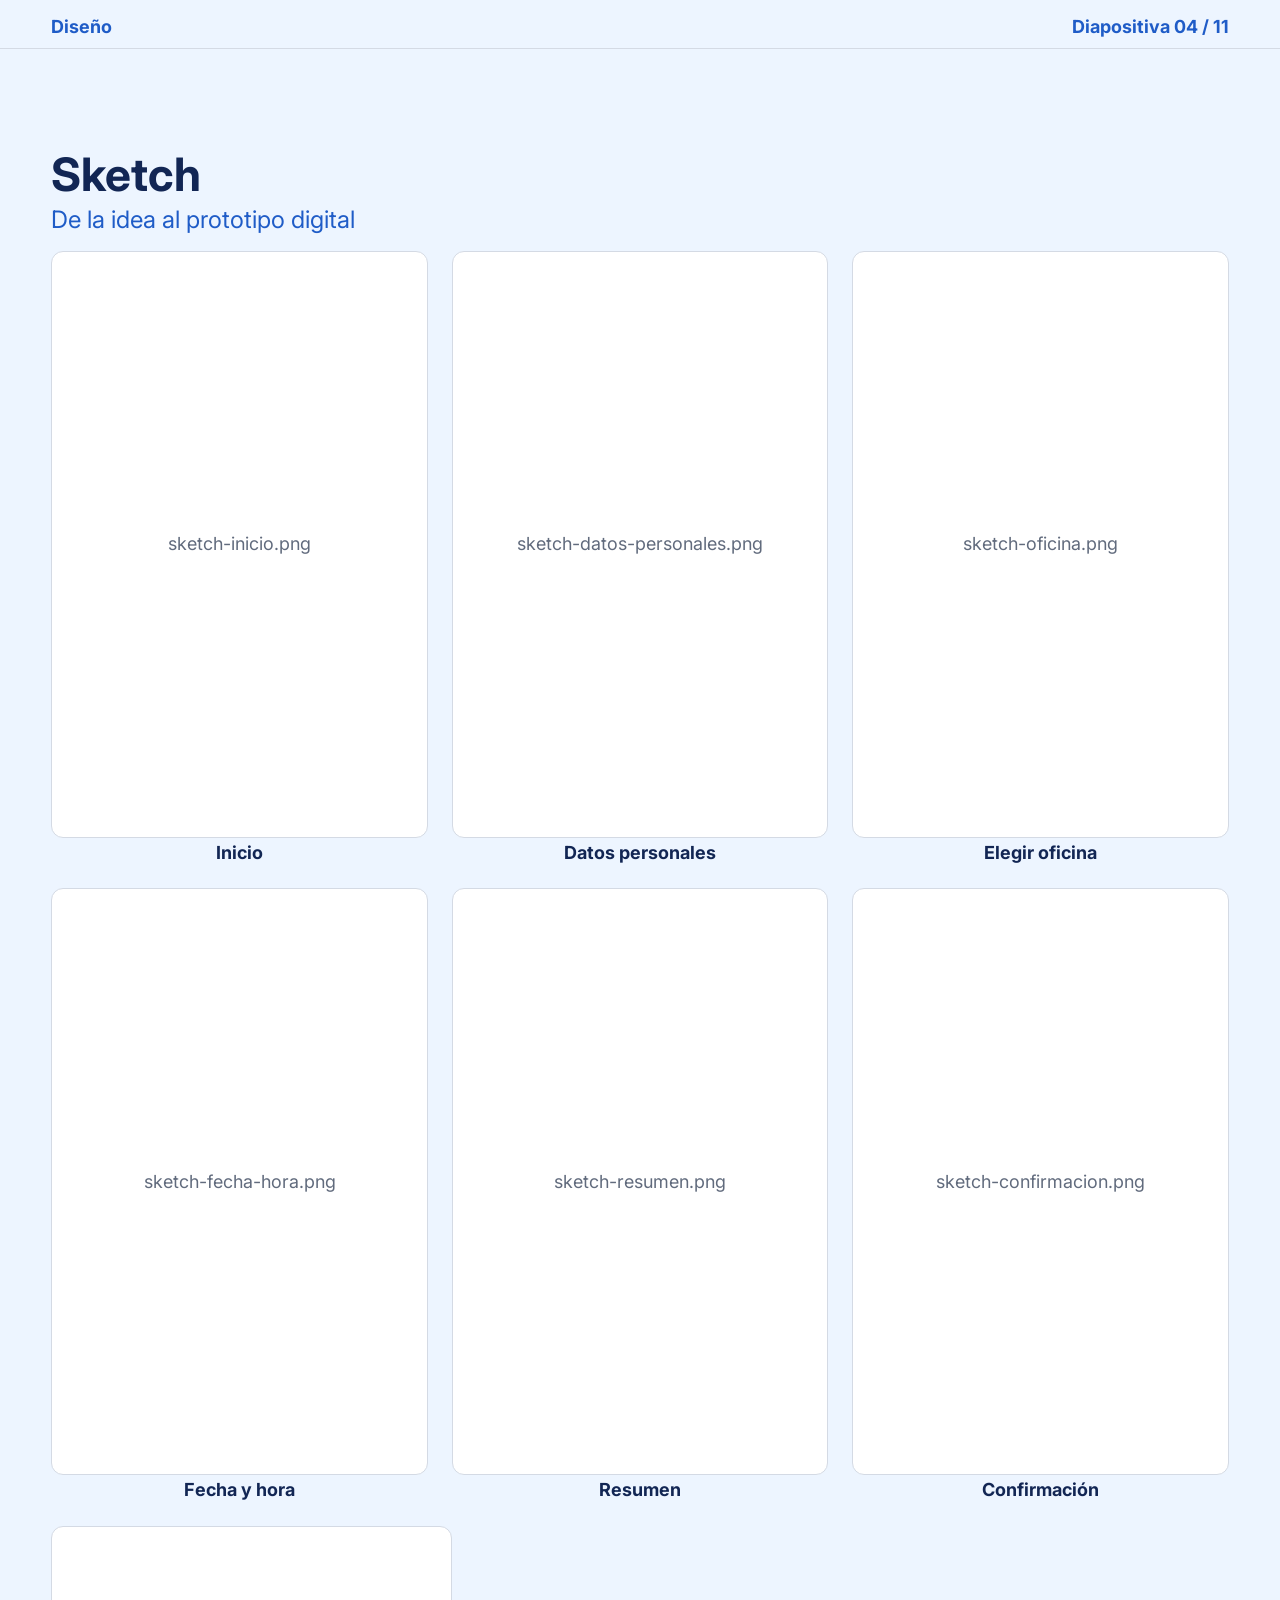
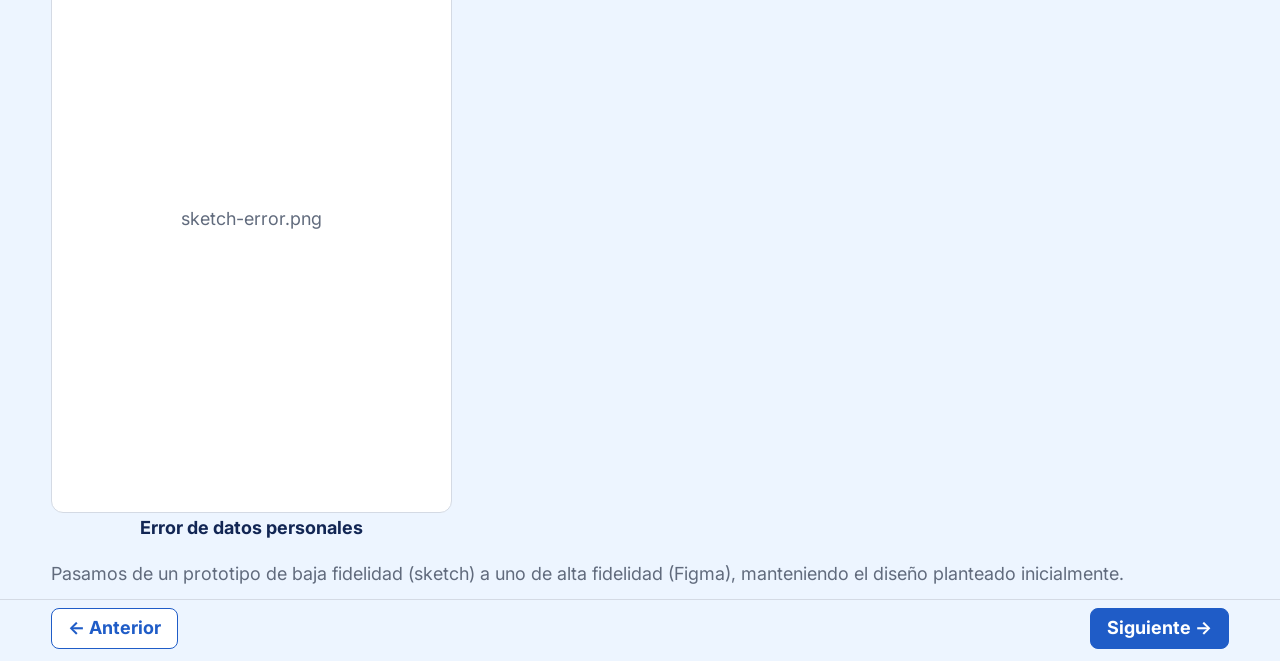
==== grupo-17/04-sketch.html @ 5598000b "Subir cambios de HTML + estilo css de la presentación" ====
<!DOCTYPE html>
<html lang="es">
<head>
    <meta charset="UTF-8">
    <meta name="viewport" content="width=device-width, initial-scale=1.0">
    <title>Sketch | Grupo 17</title>
    <link rel="stylesheet" href="https://fonts.googleapis.com/css2?family=Inter:wght@400;500;700&amp;display=swap">
    <link rel="stylesheet" href="styles/style.css">
</head>
<body class="sketch">
    <header class="franja">
        <span>Diseño</span>
        <span>Diapositiva 04 / 11</span>
    </header>
    <main class="diapositiva">
        <header class="encabezado">
            <h1>Sketch</h1>
            <p class="subtitulo">De la idea al prototipo digital</p>
        </header>
        <div class="separacion grupos-bocetos">
            <div class="fila bocetos">
                <div class="captura hoja-boceto">
                    <div class="marco">
                        <!-- Añade el PNG, descomenta el enlace y elimina el marcador. -->
                        <!-- <a class="boceto-completo" href="images/sketch-inicio.png" target="_blank" rel="noopener"><img src="images/sketch-inicio.png" alt="Boceto de la portada con instrucciones para pedir cita"></a> -->
                        <span class="marcador">sketch-inicio.png</span>
                    </div>
                    <p class="pie-imagen">Inicio</p>
                </div>
                <div class="captura hoja-boceto">
                    <div class="marco">
                        <!-- Añade el PNG, descomenta el enlace y elimina el marcador. -->
                        <!-- <a class="boceto-completo" href="images/sketch-datos-personales.png" target="_blank" rel="noopener"><img src="images/sketch-datos-personales.png" alt="Boceto del formulario de datos personales"></a> -->
                        <span class="marcador">sketch-datos-personales.png</span>
                    </div>
                    <p class="pie-imagen">Datos personales</p>
                </div>
                <div class="captura hoja-boceto">
                    <div class="marco">
                        <!-- Añade el PNG, descomenta el enlace y elimina el marcador. -->
                        <!-- <a class="boceto-completo" href="images/sketch-oficina.png" target="_blank" rel="noopener"><img src="images/sketch-oficina.png" alt="Boceto de selección de provincia y oficina"></a> -->
                        <span class="marcador">sketch-oficina.png</span>
                    </div>
                    <p class="pie-imagen">Elegir oficina</p>
                </div>
            </div>
            <div class="fila bocetos">
                <div class="captura hoja-boceto">
                    <div class="marco">
                        <!-- Añade el PNG, descomenta el enlace y elimina el marcador. -->
                        <!-- <a class="boceto-completo" href="images/sketch-fecha-hora.png" target="_blank" rel="noopener"><img src="images/sketch-fecha-hora.png" alt="Boceto de calendario y selección de hora"></a> -->
                        <span class="marcador">sketch-fecha-hora.png</span>
                    </div>
                    <p class="pie-imagen">Fecha y hora</p>
                </div>
                <div class="captura hoja-boceto">
                    <div class="marco">
                        <!-- Añade el PNG, descomenta el enlace y elimina el marcador. -->
                        <!-- <a class="boceto-completo" href="images/sketch-resumen.png" target="_blank" rel="noopener"><img src="images/sketch-resumen.png" alt="Boceto del resumen de los datos de la cita"></a> -->
                        <span class="marcador">sketch-resumen.png</span>
                    </div>
                    <p class="pie-imagen">Resumen</p>
                </div>
                <div class="captura hoja-boceto">
                    <div class="marco">
                        <!-- Añade el PNG, descomenta el enlace y elimina el marcador. -->
                        <!-- <a class="boceto-completo" href="images/sketch-confirmacion.png" target="_blank" rel="noopener"><img src="images/sketch-confirmacion.png" alt="Boceto del justificante de cita confirmada"></a> -->
                        <span class="marcador">sketch-confirmacion.png</span>
                    </div>
                    <p class="pie-imagen">Confirmación</p>
                </div>
            </div>
            <div class="fila bocetos">
                <div class="captura hoja-boceto boceto-error">
                    <div class="marco">
                        <!-- Añade el PNG, descomenta el enlace y elimina el marcador. -->
                        <!-- <a class="boceto-completo" href="images/sketch-error.png" target="_blank" rel="noopener"><img src="images/sketch-error.png" alt="Boceto del formulario con avisos junto a los campos"></a> -->
                        <span class="marcador">sketch-error.png</span>
                    </div>
                    <p class="pie-imagen">Error de datos personales</p>
                </div>
            </div>
        </div>
        <p class="separacion secundario">Pasamos de un prototipo de baja fidelidad (sketch) a uno de alta fidelidad (Figma), manteniendo el diseño planteado inicialmente.</p>
    </main>
    <footer>
        <nav class="navegacion">
            <a class="anterior" href="03-benchmarking.html">← Anterior</a>
            <a class="siguiente" href="05-figma-componentes.html">Siguiente →</a>
        </nav>
    </footer>
</body>
</html>
---- grupo-17/styles/style.css ----
/* ESTILOS COMUNES A TODAS LAS DIAPOSITIVAS */

/* Página y valores base */
body {
    margin: 0;
    min-height: 100vh;
    display: flex;
    flex-direction: column;
    justify-content: space-between;
    background: #f7fafc;
    color: #122654;
    font-family: Inter, Arial, sans-serif;
    font-size: 1.5rem;
    line-height: 1.24;
}

h1, h2, p, ul {
    margin: 0;
}

/* Estructura de diapositivas */
.franja, .diapositiva, .navegacion {
    padding-left: 4vw;
    padding-right: 4vw;
}

.franja {
    display: flex;
    justify-content: space-between;
    padding-top: 16px;
    padding-bottom: 10px;
    border-bottom: 1px solid #d4dae4;
    color: #1f5cc7;
    font-weight: 700;
}

.diapositiva {
    padding-top: 14px;
    padding-bottom: 14px;
}

.separacion {
    margin-top: 14px;
}

.columnas, .fila {
    display: flex;
    justify-content: space-between;
}

.columnas {
    align-items: center;
}

.columna, .celda {
    width: 49%;
}

.separacion-fila {
    margin-top: 8px;
}

.separacion-corta {
    margin-top: 6px;
}

/* Tipografía */
h1 {
    font-size: 2.875rem;
    line-height: 1.13;
}

h2 {
    font-size: 1.5rem;
    line-height: 1.14;
}

.subtitulo {
    margin-top: 4px;
    color: #1f5cc7;
}

.secundario, .pie-imagen, .franja, .navegacion, .marcador {
    font-size: 1.125rem;
}

.secundario {
    color: #616b7d;
}

.nota {
    margin-top: 8px;
}

/* Navegación */
.navegacion {
    display: flex;
    justify-content: space-between;
    padding-top: 8px;
    padding-bottom: 12px;
    border-top: 1px solid #d4dae4;
}

.navegacion a {
    padding: 8px 16px;
    border: 1px solid #1f5cc7;
    border-radius: 8px;
    font-weight: 700;
    text-decoration: none;
}

.anterior {
    background: #fff;
    color: #1f5cc7;
}

.siguiente {
    margin-left: auto;
    background: #1f5cc7;
    color: #fff;
}

.navegacion a:hover {
    text-decoration: underline;
}

/* Tarjetas */
.tarjeta, .panel {
    padding: 14px 16px;
    border: 1px solid #d4dae4;
    border-radius: 12px;
    background: #fff;
}

.panel {
    background: #edf5ff;
}

/* Imágenes y placeholders */
.marco {
    display: flex;
    align-items: center;
    justify-content: center;
    height: 35vh;
    border: 1px solid #d4dae4;
    border-radius: 12px;
    background: #fff;
}

.marco img {
    display: block;
    max-width: 100%;
    max-height: 100%;
}

.marcador {
    max-width: 100%;
    padding: 6px 8px;
    color: #616b7d;
    text-align: center;
}

.pie-imagen {
    margin-top: 4px;
    font-weight: 700;
}

/* Bloques de código */
.bloque-codigo {
    padding: 14px 16px;
    border-radius: 12px;
    background: #122654;
    color: #fff;
    font-size: 1.125rem;
    line-height: 1.17;
}

code {
    font-family: Consolas, "Courier New", monospace;
}

.sangria {
    padding-left: 2.5rem;
}

.sangria-doble {
    padding-left: 5rem;
}

/* ESTILOS ESPECÍFICOS POR DIAPOSITIVA */

/* 01. Portada */
.portada {
    background: #edf5ff;
}

.hero h1 {
    font-size: 3.5rem;
    line-height: 1.17;
}

.equipo {
    margin-top: 22px;
    font-weight: 700;
}

.navegador {
    padding-top: 22px;
    border: 1px solid #c7d7ea;
    border-radius: 12px;
    background: #c7d7ea;
}

.navegador .marco {
    height: 50vh;
    border-radius: 0 0 11px 11px;
}

/* 02. Proyecto y análisis PACT */
.ficha-pact {
    width: 46.5%;
    display: flex;
    align-items: center;
}

.ficha-pact h2 {
    margin-bottom: 4px;
}

.letra {
    min-width: 52px;
    margin-right: 16px;
    border-radius: 8px;
    background: #edf5ff;
    color: #1f5cc7;
    font-size: 2.5rem;
    font-weight: 700;
    line-height: 1.35;
    text-align: center;
}

/* 03. Benchmarking */
.comparativa {
    display: flex;
    justify-content: space-between;
}

.resultado {
    width: 29.5%;
}

.medidas {
    margin-top: 8px;
}

.medidas strong {
    font-size: 2.5rem;
    line-height: 1.12;
}

.medidas span {
    margin-left: 8px;
    color: #616b7d;
}

.pista {
    margin: 10px 0 8px;
    border-radius: 8px;
    background: #edf5ff;
}

.barra {
    height: 8px;
    border-radius: 8px;
    background: #1f5cc7;
}

.salut { width: 37.5%; }
.policia { width: 100%; }
.booksy { width: 31.25%; }

.decisiones ul {
    display: flex;
    flex-wrap: wrap;
    padding-left: 24px;
    margin-top: 6px;
}

.decisiones li {
    margin-right: 30px;
}

/* 04. Bocetos */
.sketch {
    background: #edf5ff;
}

/* Alinea el encabezado con la diapositiva de componentes en proyección. */
.sketch .diapositiva {
    padding-top: 100px;
}

.sketch .separacion {
    margin-top: 8px;
}

.bocetos {
    padding-top: 8px;
    padding-bottom: 16px;
}

.hoja-boceto {
    width: 32%;
    text-align: center;
}

.hoja-boceto .marco {
    height: 65vh;
}

.boceto-error {
    width: 34%;
}

.boceto-completo {
    width: 100%;
    height: 100%;
    display: flex;
    align-items: center;
    justify-content: center;
}

/* 05. Componentes de Figma */
.figma {
    align-items: stretch;
}

.columna-fecha {
    width: 51%;
}

.columna-componentes {
    width: 47%;
}

.figma h2 {
    margin-bottom: 5px;
}

.columna-fecha .marco {
    height: 57vh;
}

.muestras {
    margin-top: 8px;
}

.muestras .marco {
    height: 23vh;
}

.variantes-separadas {
    width: 100%;
    height: 100%;
    display: flex;
    flex-direction: column;
    align-items: center;
    justify-content: space-around;
}

.variantes-separadas img {
    max-height: 48%;
}

.componentes .diapositiva {
    padding-top: 8px;
    padding-bottom: 4px;
}

.componentes .separacion {
    margin-top: 8px;
}

/* 06. Página de error */
.error .marco {
    height: 56vh;
}

.paso-error {
    padding: 5px 12px;
}

/* 07. Estructura HTML */
.html {
    align-items: flex-start;
}

.html .marco {
    height: 33vh;
}

/* 08. De Figma a CSS */
.identidad {
    align-items: flex-start;
}

.identidad h2 {
    margin-bottom: 5px;
}

.paleta, .pesos {
    font-size: 1.125rem;
}

.alfabeto {
    font-size: 2.5rem;
    font-weight: 700;
}

.pesos {
    margin-bottom: 12px;
}

.pesos span {
    margin-right: 16px;
}

.medio {
    font-weight: 500;
}

.paleta {
    list-style: none;
    padding: 0;
    display: flex;
    flex-wrap: wrap;
}

.paleta li {
    width: 33%;
    display: flex;
    align-items: center;
    margin-bottom: 8px;
}

.muestra {
    min-width: 25px;
    height: 25px;
    margin-right: 6px;
    border: 1px solid #bcc7d6;
    border-radius: 5px;
}

.oscuro { background: #122654; }
.fondo { background: #f7fafc; }
.principal { background: #1f5cc7; }
.claro { background: #edf5ff; }
.blanco { background: #fff; }
.gris { background: #616b7d; }

/* 09. Fragmento de CSS */
.fragmento {
    background: #edf5ff;
}

/* 10. Dificultades */
.reto {
    display: flex;
}

.reto h2 {
    width: 42%;
}

.reto p {
    width: 53%;
}

.reto span {
    margin: auto 10px;
    color: #1f5cc7;
}

.reto h2, .reto p {
    padding: 8px 12px;
}

.siguiente-paso {
    border-left: 4px solid #1f5cc7;
    padding-left: 12px;
}

/* 11. Conclusiones */
.cierre {
    background: #122654;
    color: #fff;
}

.cierre .subtitulo, .cierre .franja {
    color: #d5e7ff;
}

.cierre .franja, .cierre .navegacion {
    border-color: #55729e;
}

.proceso {
    font-size: 1.125rem;
    display: flex;
    flex-wrap: wrap;
    align-items: center;
}

.fase {
    padding: 7px 12px;
    border: 1px solid #7491bc;
    border-radius: 8px;
}

.flecha {
    margin: 0 8px;
}

.conclusiones {
    padding-left: 26px;
}

.cita {
    padding: 12px 16px;
    border-left: 4px solid #a5caff;
    background: #213c73;
    font-weight: 700;
}

.gracias {
    font-size: 2.5rem;
    font-weight: 700;
}
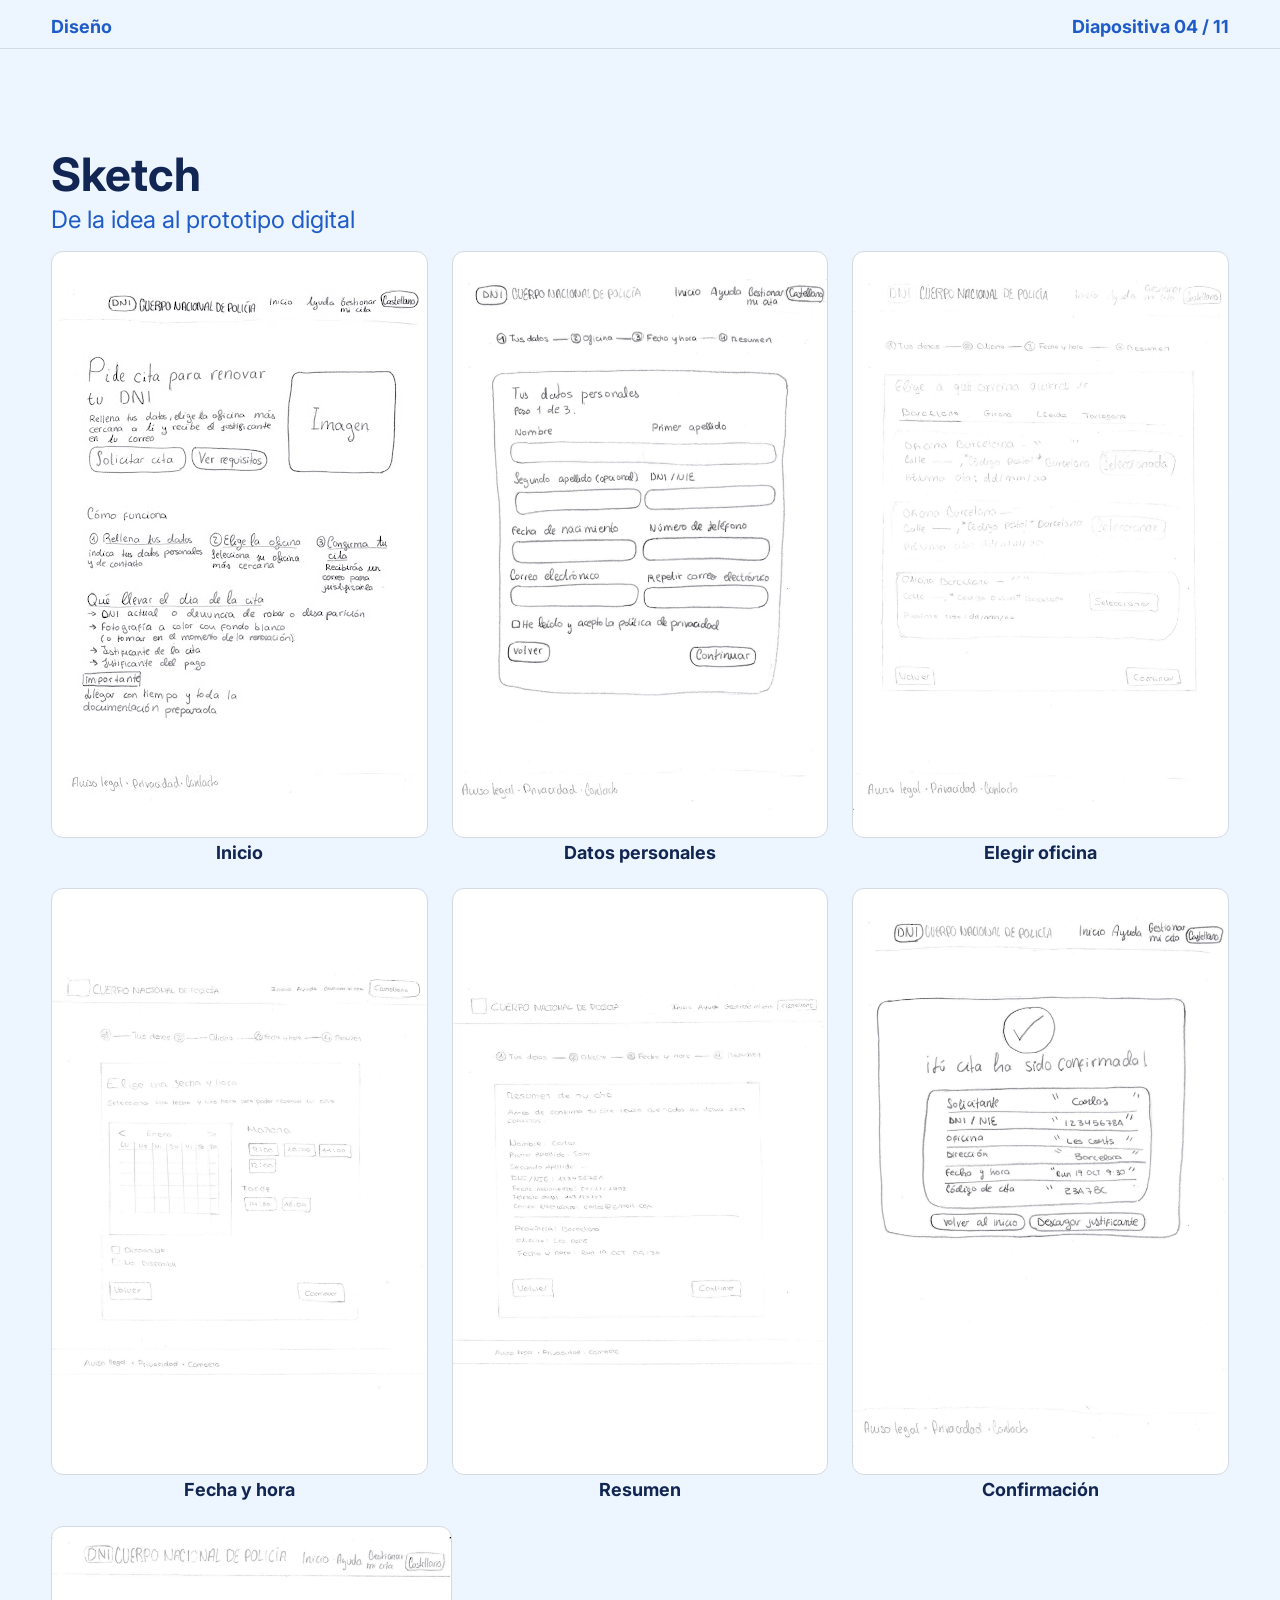
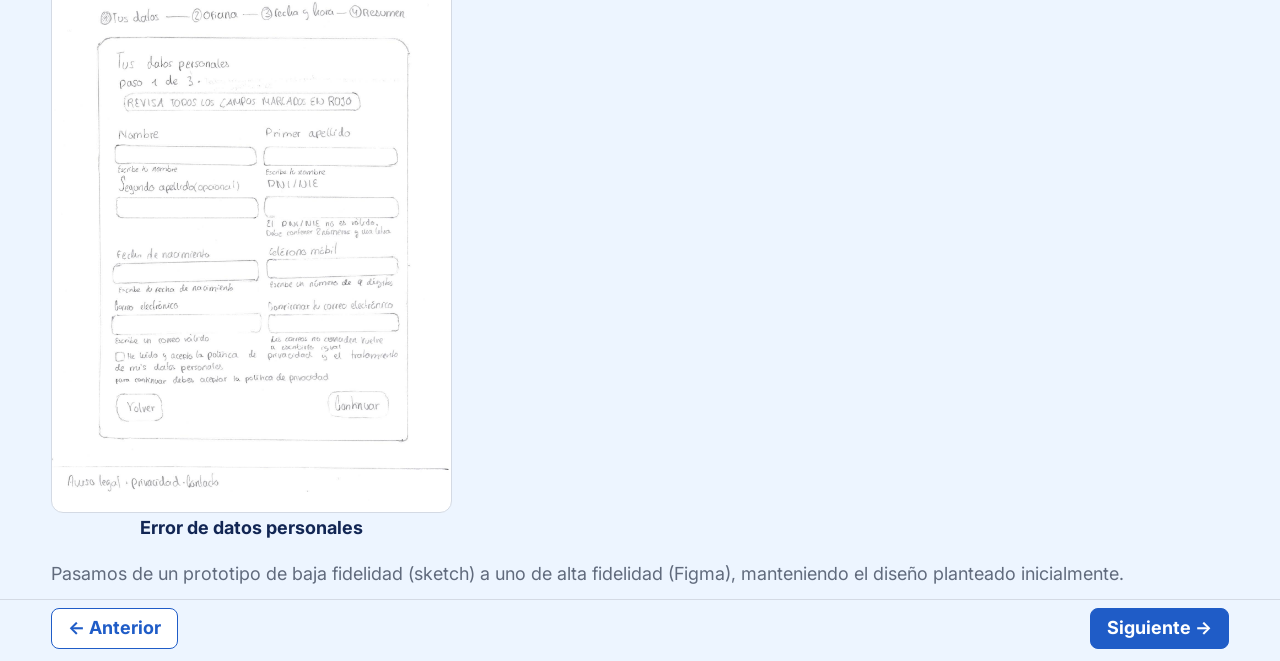
==== commit bbe7c2d5: "Subit dotos del sketch" ====
--- a/grupo-17/04-sketch.html
+++ b/grupo-17/04-sketch.html
@@ -21,25 +21,19 @@
             <div class="fila bocetos">
                 <div class="captura hoja-boceto">
                     <div class="marco">
-                        <!-- Añade el PNG, descomenta el enlace y elimina el marcador. -->
-                        <!-- <a class="boceto-completo" href="images/sketch-inicio.png" target="_blank" rel="noopener"><img src="images/sketch-inicio.png" alt="Boceto de la portada con instrucciones para pedir cita"></a> -->
-                        <span class="marcador">sketch-inicio.png</span>
+                        <img src="images/sketch-inicio.jpg" alt="Boceto de la portada con instrucciones para pedir cita">
                     </div>
                     <p class="pie-imagen">Inicio</p>
                 </div>
                 <div class="captura hoja-boceto">
                     <div class="marco">
-                        <!-- Añade el PNG, descomenta el enlace y elimina el marcador. -->
-                        <!-- <a class="boceto-completo" href="images/sketch-datos-personales.png" target="_blank" rel="noopener"><img src="images/sketch-datos-personales.png" alt="Boceto del formulario de datos personales"></a> -->
-                        <span class="marcador">sketch-datos-personales.png</span>
+                        <img src="images/sketch-datos-personales.jpg" alt="Boceto del formulario de datos personales">
                     </div>
                     <p class="pie-imagen">Datos personales</p>
                 </div>
                 <div class="captura hoja-boceto">
                     <div class="marco">
-                        <!-- Añade el PNG, descomenta el enlace y elimina el marcador. -->
-                        <!-- <a class="boceto-completo" href="images/sketch-oficina.png" target="_blank" rel="noopener"><img src="images/sketch-oficina.png" alt="Boceto de selección de provincia y oficina"></a> -->
-                        <span class="marcador">sketch-oficina.png</span>
+                        <img src="images/sketch-oficina.jpg" alt="Boceto de selección de provincia y oficina">
                     </div>
                     <p class="pie-imagen">Elegir oficina</p>
                 </div>
@@ -47,25 +41,19 @@
             <div class="fila bocetos">
                 <div class="captura hoja-boceto">
                     <div class="marco">
-                        <!-- Añade el PNG, descomenta el enlace y elimina el marcador. -->
-                        <!-- <a class="boceto-completo" href="images/sketch-fecha-hora.png" target="_blank" rel="noopener"><img src="images/sketch-fecha-hora.png" alt="Boceto de calendario y selección de hora"></a> -->
-                        <span class="marcador">sketch-fecha-hora.png</span>
+                        <img src="images/sketch-fecha-hora.jpg" alt="Boceto de calendario y selección de hora">
                     </div>
                     <p class="pie-imagen">Fecha y hora</p>
                 </div>
                 <div class="captura hoja-boceto">
                     <div class="marco">
-                        <!-- Añade el PNG, descomenta el enlace y elimina el marcador. -->
-                        <!-- <a class="boceto-completo" href="images/sketch-resumen.png" target="_blank" rel="noopener"><img src="images/sketch-resumen.png" alt="Boceto del resumen de los datos de la cita"></a> -->
-                        <span class="marcador">sketch-resumen.png</span>
+                        <img src="images/sketch-resumen.jpg" alt="Boceto del resumen de los datos de la cita">
                     </div>
                     <p class="pie-imagen">Resumen</p>
                 </div>
                 <div class="captura hoja-boceto">
                     <div class="marco">
-                        <!-- Añade el PNG, descomenta el enlace y elimina el marcador. -->
-                        <!-- <a class="boceto-completo" href="images/sketch-confirmacion.png" target="_blank" rel="noopener"><img src="images/sketch-confirmacion.png" alt="Boceto del justificante de cita confirmada"></a> -->
-                        <span class="marcador">sketch-confirmacion.png</span>
+                        <img src="images/sketch-confirmacion.jpg" alt="Boceto del justificante de cita confirmada">
                     </div>
                     <p class="pie-imagen">Confirmación</p>
                 </div>
@@ -73,9 +61,7 @@
             <div class="fila bocetos">
                 <div class="captura hoja-boceto boceto-error">
                     <div class="marco">
-                        <!-- Añade el PNG, descomenta el enlace y elimina el marcador. -->
-                        <!-- <a class="boceto-completo" href="images/sketch-error.png" target="_blank" rel="noopener"><img src="images/sketch-error.png" alt="Boceto del formulario con avisos junto a los campos"></a> -->
-                        <span class="marcador">sketch-error.png</span>
+                        <img src="images/sketch-error.jpg" alt="Boceto del formulario con avisos junto a los campos">
                     </div>
                     <p class="pie-imagen">Error de datos personales</p>
                 </div>
